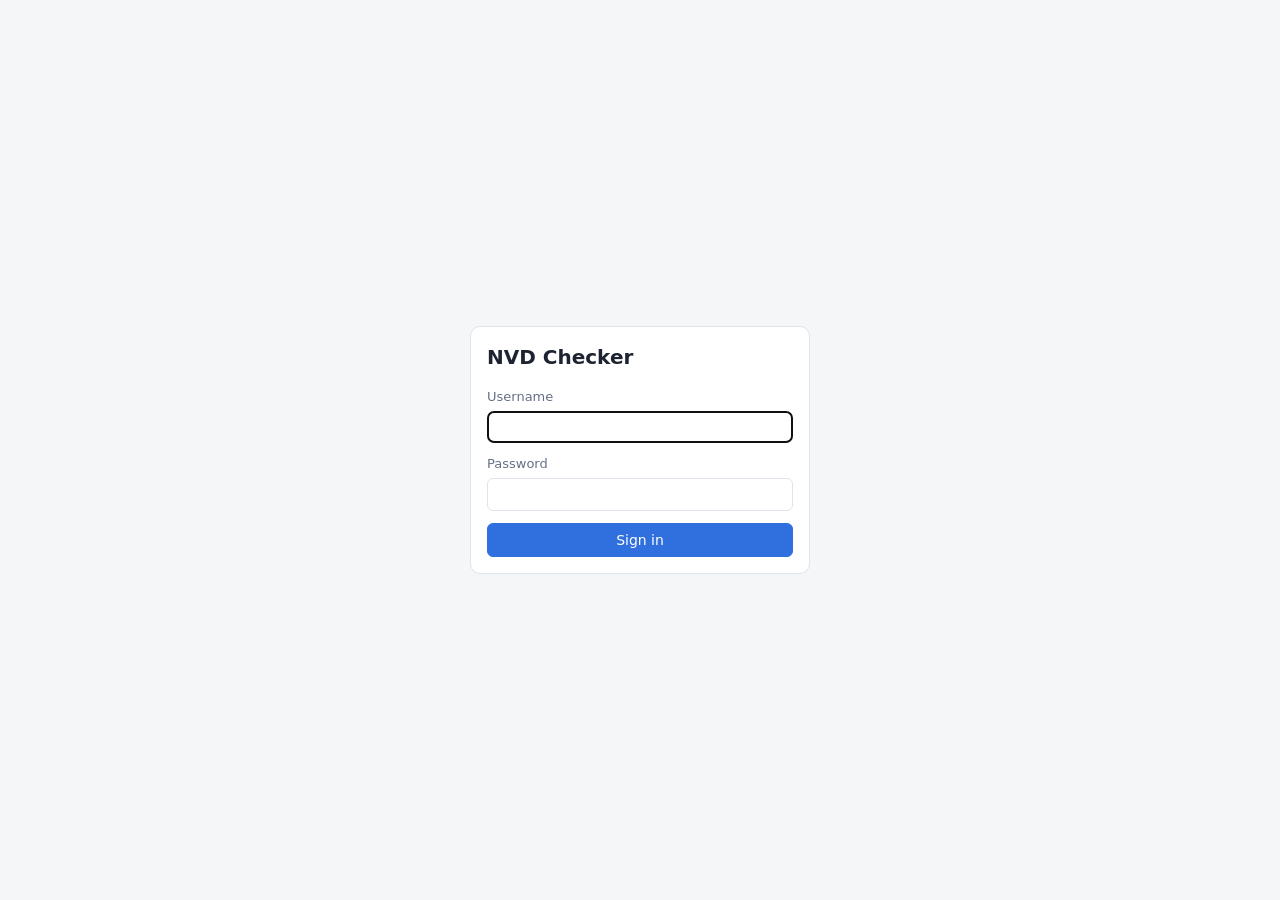
==== static/login.html @ 402b9bc4 "Add login, Docker/systemd deployment and server setup guide - Per-user accounts (scrypt hashes, lock" ====
<!doctype html>
<html lang="en">
<head>
  <meta charset="utf-8">
  <meta name="viewport" content="width=device-width, initial-scale=1">
  <title>NVD Checker – Sign in</title>
  <link rel="icon" href="/static/favicon.svg" type="image/svg+xml">
  <link rel="stylesheet" href="/static/style.css">
</head>
<body class="login-page">
  <form id="login-form" class="card login-card">
    <h1>NVD Checker</h1>
    <label>Username <input id="username" autocomplete="username" required autofocus></label>
    <label>Password <input id="password" type="password" autocomplete="current-password" required></label>
    <div id="login-error" class="error" hidden></div>
    <button type="submit" class="primary">Sign in</button>
  </form>
  <script src="/static/login.js"></script>
</body>
</html>
---- static/style.css ----
:root {
  --bg: #f5f6f8; --surface: #fff; --text: #1d2330; --muted: #667085; --border: #dfe3ea;
  --accent: #2f6fde; --accent-text: #fff; --danger: #c4372f; --chip: #e8eefb;
  --crit: #8b1a1a; --high: #d0472f; --med: #d99a1e; --low: #3d8b4f; --none: #7a8494;
}
@media (prefers-color-scheme: dark) {
  :root {
    --bg: #12151b; --surface: #1b1f27; --text: #e4e7ec; --muted: #98a2b3; --border: #2c323d;
    --accent: #5b8ff0; --chip: #24304a; --danger: #ef6b62;
  }
}
* { box-sizing: border-box; }
[hidden] { display: none !important; }
body {
  margin: 0; font: 14px/1.45 system-ui, -apple-system, "Segoe UI", sans-serif;
  background: var(--bg); color: var(--text); display: flex; min-height: 100vh;
}
button, input, select { font: inherit; color: inherit; }
input, select {
  background: var(--surface); border: 1px solid var(--border); border-radius: 6px; padding: 6px 8px;
}
button {
  border: 1px solid var(--border); background: var(--surface); border-radius: 6px;
  padding: 6px 12px; cursor: pointer;
}
button.primary { background: var(--accent); color: var(--accent-text); border-color: var(--accent); }
button.primary:disabled { opacity: .6; cursor: wait; }
button.ghost { background: transparent; }
button.danger { color: var(--danger); }

.sidebar {
  width: 240px; flex-shrink: 0; background: var(--surface); border-right: 1px solid var(--border);
  padding: 16px;
}
.sidebar h1 { font-size: 18px; margin: 0 0 16px; }
.sidebar h2 { font-size: 12px; text-transform: uppercase; letter-spacing: .05em; color: var(--muted); }
.project-list { list-style: none; padding: 0; margin: 0 0 12px; }
.project-list li {
  padding: 6px 8px; border-radius: 6px; cursor: pointer; display: flex; justify-content: space-between;
}
.project-list li:hover { background: var(--chip); }
.project-list li.active { background: var(--accent); color: var(--accent-text); }
.project-list .count { opacity: .7; font-size: 12px; }

main { flex: 1; padding: 20px; min-width: 0; display: flex; flex-direction: column; gap: 16px; }
.card { background: var(--surface); border: 1px solid var(--border); border-radius: 10px; padding: 16px; }
.empty { color: var(--muted); text-align: center; }
.panel-head { display: flex; justify-content: space-between; align-items: center; }
.panel-head h2 { margin: 0; font-size: 18px; }
h3 { font-size: 13px; color: var(--muted); margin: 12px 0 8px; }
.inline-form { display: flex; gap: 6px; align-items: center; flex-wrap: wrap; }
.inline-form input:not([type=checkbox]) { flex: 1; min-width: 120px; }
.check { display: inline-flex; gap: 4px; align-items: center; color: var(--muted); }

.chips { display: flex; flex-wrap: wrap; gap: 6px; margin-bottom: 10px; }
.chip {
  background: var(--chip); border-radius: 999px; padding: 3px 4px 3px 10px;
  display: inline-flex; align-items: center; gap: 4px;
}
.chip .exact { font-size: 11px; color: var(--muted); }
.chip button { border: 0; background: transparent; padding: 0 6px; font-size: 14px; line-height: 1; }
.chips .none { color: var(--muted); }

.controls { display: flex; gap: 16px; align-items: flex-end; flex-wrap: wrap; }
fieldset { border: 1px solid var(--border); border-radius: 8px; padding: 8px 12px; margin: 0; }
legend { font-size: 12px; color: var(--muted); padding: 0 4px; }
fieldset select, fieldset input { margin-right: 6px; }
.sources { display: flex; gap: 14px; flex-wrap: wrap; }
.sources label { display: inline-flex; gap: 5px; align-items: center; }
.sources label.disabled { color: var(--muted); }
.sources small { font-size: 11px; }
.hint { color: var(--muted); font-size: 12px; margin: 8px 0 0; }

.errors { display: flex; flex-direction: column; gap: 6px; }
.error { border: 1px solid var(--danger); color: var(--danger); border-radius: 8px; padding: 8px 12px; background: var(--surface); }

.summary { display: flex; gap: 8px; flex-wrap: wrap; align-items: center; margin-bottom: 10px; }
.summary .total { font-size: 16px; font-weight: 600; margin-right: 8px; }
.keyword-counts { display: flex; gap: 6px; flex-wrap: wrap; margin-bottom: 12px; font-size: 12px; }
.keyword-counts span { background: var(--chip); border-radius: 999px; padding: 2px 10px; }
.filters { display: flex; gap: 8px; margin-bottom: 10px; flex-wrap: wrap; }
.filters input { flex: 1; min-width: 160px; }

.sev { display: inline-block; border-radius: 4px; padding: 1px 7px; font-size: 11px; font-weight: 600; color: #fff; }
.sev-CRITICAL { background: var(--crit); } .sev-HIGH { background: var(--high); }
.sev-MEDIUM { background: var(--med); } .sev-LOW { background: var(--low); }
.sev-NONE, .sev-UNKNOWN { background: var(--none); }

.table-wrap { overflow-x: auto; }
table { width: 100%; border-collapse: collapse; }
th, td { text-align: left; padding: 8px; border-bottom: 1px solid var(--border); vertical-align: top; }
th { font-size: 12px; color: var(--muted); white-space: nowrap; }
th[data-sort] { cursor: pointer; user-select: none; }
th[data-sort].asc::after { content: " ▲"; } th[data-sort].desc::after { content: " ▼"; }
td.id a { color: var(--accent); white-space: nowrap; font-weight: 600; text-decoration: none; }
td.nowrap { white-space: nowrap; }
td.desc { max-width: 640px; }
td.desc .text { display: -webkit-box; -webkit-line-clamp: 2; -webkit-box-orient: vertical; overflow: hidden; cursor: pointer; }
td.desc .text.open { display: block; }
.tag { font-size: 11px; background: var(--chip); border-radius: 4px; padding: 1px 6px; margin: 0 3px 3px 0; display: inline-block; }

@media (max-width: 760px) {
  body { flex-direction: column; }
  .sidebar { width: auto; border-right: 0; border-bottom: 1px solid var(--border); }
  main { padding: 12px 16px; }
}

/* login + account */
body.login-page { align-items: center; justify-content: center; padding: 16px; }
.login-card { width: 100%; max-width: 340px; display: flex; flex-direction: column; gap: 12px; }
.login-card h1 { font-size: 20px; margin: 0 0 4px; }
.login-card label { display: flex; flex-direction: column; gap: 4px; color: var(--muted); font-size: 13px; }
.account { margin-top: 24px; padding-top: 12px; border-top: 1px solid var(--border); font-size: 12px; color: var(--muted); }
.account button { margin-top: 6px; padding: 3px 10px; font-size: 12px; }
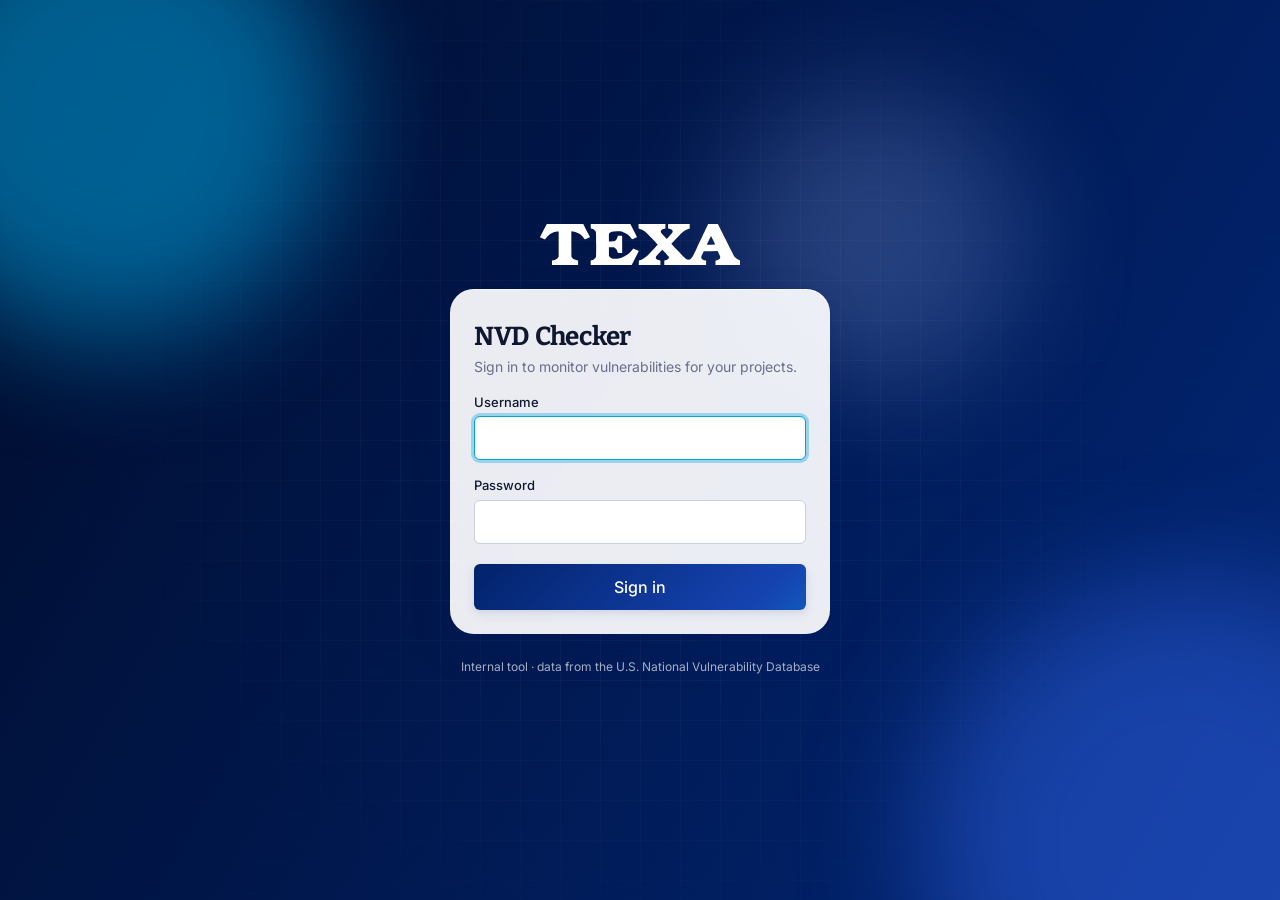
==== commit 3992a70f: "Add TEXA-branded design system with gradients and animations - Vector TEXA wordmark (white/navy) tra" ====
--- a/static/login.html
+++ b/static/login.html
@@ -3,18 +3,30 @@
 <head>
   <meta charset="utf-8">
   <meta name="viewport" content="width=device-width, initial-scale=1">
-  <title>NVD Checker – Sign in</title>
+  <title>Sign in · NVD Checker · TEXA</title>
   <link rel="icon" href="/static/favicon.svg" type="image/svg+xml">
-  <link rel="stylesheet" href="/static/style.css">
+  <link rel="stylesheet" href="/static/css/tokens.css">
+  <link rel="stylesheet" href="/static/css/components.css">
+  <link rel="stylesheet" href="/static/css/app.css">
 </head>
 <body class="login-page">
-  <form id="login-form" class="card login-card">
-    <h1>NVD Checker</h1>
-    <label>Username <input id="username" autocomplete="username" required autofocus></label>
-    <label>Password <input id="password" type="password" autocomplete="current-password" required></label>
-    <div id="login-error" class="error" hidden></div>
-    <button type="submit" class="primary">Sign in</button>
-  </form>
+  <div class="aurora" aria-hidden="true">
+    <span class="orb orb-1"></span><span class="orb orb-2"></span><span class="orb orb-3"></span>
+  </div>
+  <main class="login-shell">
+    <img class="login-logo" src="/static/brand/texa-logo-white.svg" alt="TEXA" width="240" height="49">
+    <form id="login-form" class="login-card">
+      <div>
+        <h1>NVD Checker</h1>
+        <p class="text-muted">Sign in to monitor vulnerabilities for your projects.</p>
+      </div>
+      <label class="field-label">Username <input id="username" autocomplete="username" required autofocus></label>
+      <label class="field-label">Password <input id="password" type="password" autocomplete="current-password" required></label>
+      <div id="login-error" class="alert" role="alert" hidden></div>
+      <button type="submit" class="primary">Sign in</button>
+    </form>
+    <p class="login-foot">Internal tool · data from the U.S. National Vulnerability Database</p>
+  </main>
   <script src="/static/login.js"></script>
 </body>
 </html>
--- a/static/css/tokens.css
+++ b/static/css/tokens.css
@@ -0,0 +1,212 @@
+/* =============================================================================
+   TEXA × NVD Checker — design tokens
+   Single source of truth for colour, type, spacing, radius, elevation and motion.
+   Components must only reference these custom properties, never raw values.
+   See DESIGN.md for usage rules and /static/styleguide.html for a live preview.
+   ============================================================================= */
+
+/* ---------- Fonts (self-hosted, SIL OFL — see static/fonts/) ---------- */
+@font-face {
+  font-family: "Bitter";
+  font-style: normal;
+  font-display: swap;
+  font-weight: 100 900;
+  src: url("../fonts/bitter-latin-wght-normal.woff2") format("woff2-variations");
+  unicode-range: U+0000-00FF, U+0131, U+0152-0153, U+02BB-02BC, U+02C6, U+02DA, U+02DC, U+0304, U+0308, U+0329, U+2000-206F, U+20AC, U+2122, U+2191, U+2193, U+2212, U+2215, U+FEFF, U+FFFD;
+}
+@font-face {
+  font-family: "Bitter";
+  font-style: normal;
+  font-display: swap;
+  font-weight: 100 900;
+  src: url("../fonts/bitter-latin-ext-wght-normal.woff2") format("woff2-variations");
+  unicode-range: U+0100-02BA, U+02BD-02C5, U+02C7-02CC, U+02CE-02D7, U+02DD-02FF, U+0304, U+0308, U+0329, U+1D00-1DBF, U+1E00-1E9F, U+1EF2-1EFF, U+2020, U+20A0-20AB, U+20AD-20C0, U+2113, U+2C60-2C7F, U+A720-A7FF;
+}
+@font-face {
+  font-family: "Inter";
+  font-style: normal;
+  font-display: swap;
+  font-weight: 100 900;
+  src: url("../fonts/inter-latin-wght-normal.woff2") format("woff2-variations");
+  unicode-range: U+0000-00FF, U+0131, U+0152-0153, U+02BB-02BC, U+02C6, U+02DA, U+02DC, U+0304, U+0308, U+0329, U+2000-206F, U+20AC, U+2122, U+2191, U+2193, U+2212, U+2215, U+FEFF, U+FFFD;
+}
+@font-face {
+  font-family: "Inter";
+  font-style: normal;
+  font-display: swap;
+  font-weight: 100 900;
+  src: url("../fonts/inter-latin-ext-wght-normal.woff2") format("woff2-variations");
+  unicode-range: U+0100-02BA, U+02BD-02C5, U+02C7-02CC, U+02CE-02D7, U+02DD-02FF, U+0304, U+0308, U+0329, U+1D00-1DBF, U+1E00-1E9F, U+1EF2-1EFF, U+2020, U+20A0-20AB, U+20AD-20C0, U+2113, U+2C60-2C7F, U+A720-A7FF;
+}
+
+:root {
+  /* ---------- Brand palette ----------
+     --texa-navy is sampled from the official logo (#012168). The scale is
+     derived from it; --texa-cyan is the accent used only in gradients,
+     focus rings and highlights. */
+  --texa-navy-950: #000c2b;
+  --texa-navy-900: #011446;
+  --texa-navy:     #012168;   /* brand primary */
+  --texa-navy-700: #0a2f8a;
+  --texa-navy-600: #1543b0;
+  --texa-navy-500: #2a5bd7;
+  --texa-navy-400: #5a85ea;
+  --texa-navy-300: #93b0f4;
+  --texa-navy-200: #c4d4fa;
+  --texa-navy-100: #e6edfd;
+  --texa-navy-50:  #f3f6fe;
+  --texa-cyan:     #00a3e0;
+  --texa-cyan-300: #6fd3ff;
+  --texa-white:    #ffffff;
+
+  /* ---------- Neutrals (navy-tinted greys) ---------- */
+  --gray-900: #0f1830;
+  --gray-700: #3a4560;
+  --gray-500: #67708a;
+  --gray-300: #c9cfdd;
+  --gray-200: #e0e5ef;
+  --gray-100: #eef1f7;
+  --gray-50:  #f6f8fc;
+
+  /* ---------- Severity (CVSS) — fixed in both themes ---------- */
+  --sev-critical: #9b1c31;
+  --sev-high:     #c43c20;
+  --sev-medium:   #f0b429;   /* use with --sev-medium-text, not white */
+  --sev-medium-text: #3d2a00;
+  --sev-low:      #22774b;
+  --sev-none:     #5f6880;
+
+  /* ---------- Gradients ---------- */
+  --gradient-brand: linear-gradient(135deg, var(--texa-navy) 0%, var(--texa-navy-600) 55%, var(--texa-cyan) 100%);
+  --gradient-brand-animated: linear-gradient(120deg, var(--texa-navy-950), var(--texa-navy), var(--texa-navy-600), var(--texa-cyan), var(--texa-navy-700), var(--texa-navy-950));
+  --gradient-text: linear-gradient(90deg, var(--texa-navy) 0%, var(--texa-navy-600) 50%, var(--texa-cyan) 100%);
+  --gradient-sheen: linear-gradient(110deg, transparent 30%, rgba(255, 255, 255, .35) 50%, transparent 70%);
+  --gradient-page:
+    radial-gradient(1200px 600px at 100% -10%, rgba(0, 163, 224, .10), transparent 60%),
+    radial-gradient(900px 500px at -10% 110%, rgba(21, 67, 176, .10), transparent 60%);
+
+  /* ---------- Semantic colours (light theme) ---------- */
+  --color-bg:            var(--gray-50);
+  --color-surface:       var(--texa-white);
+  --color-surface-muted: var(--gray-100);
+  --color-border:        var(--gray-200);
+  --color-border-strong: var(--gray-300);
+  --color-text:          var(--gray-900);
+  --color-text-muted:    var(--gray-500);
+  --color-primary:       var(--texa-navy);
+  --color-primary-hover: var(--texa-navy-700);
+  --color-on-primary:    var(--texa-white);
+  --color-link:          var(--texa-navy-600);
+  --color-accent:        var(--texa-cyan);
+  --color-chip:          var(--texa-navy-100);
+  --color-chip-text:     var(--texa-navy);
+  --color-danger:        #c4372f;
+  --color-danger-soft:   #fdecea;
+  --color-focus:         var(--texa-cyan);
+
+  /* ---------- Typography ---------- */
+  --font-display: "Bitter", "Rockwell", "Roboto Slab", Georgia, serif;
+  --font-body: "Inter", system-ui, -apple-system, "Segoe UI", Roboto, sans-serif;
+  --font-mono: ui-monospace, "SF Mono", "Cascadia Code", Consolas, monospace;
+
+  --text-xs: 0.75rem;    /* 12px — captions, badges */
+  --text-sm: 0.8125rem;  /* 13px — secondary text */
+  --text-md: 0.875rem;   /* 14px — body */
+  --text-lg: 1rem;       /* 16px — emphasis */
+  --text-xl: 1.25rem;    /* 20px — section titles */
+  --text-2xl: 1.625rem;  /* 26px — page titles */
+  --text-3xl: 2.25rem;   /* 36px — hero numbers */
+
+  --weight-regular: 400;
+  --weight-medium: 500;
+  --weight-semibold: 600;
+  --weight-bold: 700;
+  --weight-black: 800;
+
+  --leading-tight: 1.2;
+  --leading-normal: 1.5;
+  --tracking-caps: 0.08em;
+
+  /* ---------- Spacing (4px grid) ---------- */
+  --space-1: 4px;
+  --space-2: 8px;
+  --space-3: 12px;
+  --space-4: 16px;
+  --space-5: 20px;
+  --space-6: 24px;
+  --space-8: 32px;
+  --space-10: 40px;
+  --space-12: 48px;
+
+  /* ---------- Radius ---------- */
+  --radius-sm: 6px;
+  --radius-md: 10px;
+  --radius-lg: 16px;
+  --radius-xl: 24px;
+  --radius-pill: 999px;
+
+  /* ---------- Elevation ---------- */
+  --shadow-sm: 0 1px 2px rgba(1, 33, 104, .06), 0 1px 1px rgba(1, 33, 104, .04);
+  --shadow-md: 0 4px 12px rgba(1, 33, 104, .08), 0 2px 4px rgba(1, 33, 104, .05);
+  --shadow-lg: 0 16px 40px rgba(1, 33, 104, .16), 0 4px 12px rgba(1, 33, 104, .08);
+  --shadow-glow: 0 8px 24px rgba(0, 163, 224, .35);
+  --ring: 0 0 0 3px rgba(0, 163, 224, .35);
+
+  /* ---------- Motion ---------- */
+  --ease-out: cubic-bezier(.16, 1, .3, 1);
+  --ease-in-out: cubic-bezier(.65, 0, .35, 1);
+  --ease-spring: cubic-bezier(.34, 1.56, .64, 1);
+  --duration-fast: 150ms;
+  --duration-base: 250ms;
+  --duration-slow: 500ms;
+  --duration-ambient: 18s;   /* background gradient drift */
+
+  /* ---------- Layout ---------- */
+  --sidebar-width: 264px;
+  --content-max: 1280px;
+
+  color-scheme: light;
+}
+
+/* ---------- Dark theme (follows the OS setting) ---------- */
+@media (prefers-color-scheme: dark) {
+  :root {
+    --color-bg:            #050b1f;
+    --color-surface:       #0b1534;
+    --color-surface-muted: #101d44;
+    --color-border:        #1b2a57;
+    --color-border-strong: #2a3d74;
+    --color-text:          #e6ebf7;
+    --color-text-muted:    #94a0bf;
+    --color-primary:       var(--texa-navy-500);
+    --color-primary-hover: var(--texa-navy-400);
+    --color-link:          var(--texa-cyan-300);
+    --color-chip:          #16285c;
+    --color-chip-text:     var(--texa-navy-200);
+    --color-danger:        #ff7a70;
+    --color-danger-soft:   #3a1220;
+    --gradient-text: linear-gradient(90deg, var(--texa-navy-300) 0%, var(--texa-cyan-300) 100%);
+    --gradient-page:
+      radial-gradient(1200px 600px at 100% -10%, rgba(0, 163, 224, .12), transparent 60%),
+      radial-gradient(900px 500px at -10% 110%, rgba(42, 91, 215, .18), transparent 60%);
+    --shadow-sm: 0 1px 2px rgba(0, 0, 0, .4);
+    --shadow-md: 0 4px 14px rgba(0, 0, 0, .45);
+    --shadow-lg: 0 18px 44px rgba(0, 0, 0, .55);
+    color-scheme: dark;
+  }
+}
+
+/* ---------- Reduced motion: keep transitions instant, stop ambient loops ---------- */
+@media (prefers-reduced-motion: reduce) {
+  :root {
+    --duration-fast: 0ms;
+    --duration-base: 0ms;
+    --duration-slow: 0ms;
+  }
+  *, *::before, *::after {
+    animation-duration: 1ms !important;
+    animation-iteration-count: 1 !important;
+    transition-duration: 0ms !important;
+    scroll-behavior: auto !important;
+  }
+}
--- a/static/css/components.css
+++ b/static/css/components.css
@@ -0,0 +1,314 @@
+/* =============================================================================
+   Components — built only from tokens.css. Each block is one component.
+   ============================================================================= */
+
+/* ---------- Base ---------- */
+*, *::before, *::after { box-sizing: border-box; }
+[hidden] { display: none !important; }
+
+html { -webkit-text-size-adjust: 100%; }
+body {
+  margin: 0;
+  font: var(--weight-regular) var(--text-md)/var(--leading-normal) var(--font-body);
+  color: var(--color-text);
+  background: var(--gradient-page), var(--color-bg);
+  background-attachment: fixed;
+  -webkit-font-smoothing: antialiased;
+}
+h1, h2, h3, .display {
+  font-family: var(--font-display);
+  font-weight: var(--weight-bold);
+  line-height: var(--leading-tight);
+  letter-spacing: -0.01em;
+  margin: 0;
+}
+a { color: var(--color-link); }
+button, input, select { font: inherit; color: inherit; }
+:focus-visible { outline: none; box-shadow: var(--ring); }
+
+.text-muted { color: var(--color-text-muted); }
+.eyebrow {
+  font-size: var(--text-xs);
+  font-weight: var(--weight-semibold);
+  letter-spacing: var(--tracking-caps);
+  text-transform: uppercase;
+  color: var(--color-text-muted);
+}
+.gradient-text {
+  background: var(--gradient-text);
+  -webkit-background-clip: text;
+  background-clip: text;
+  color: transparent;
+}
+
+/* ---------- Buttons ---------- */
+.btn, button {
+  --btn-bg: var(--color-surface);
+  --btn-fg: var(--color-text);
+  --btn-border: var(--color-border-strong);
+  position: relative;
+  display: inline-flex;
+  align-items: center;
+  justify-content: center;
+  gap: var(--space-2);
+  padding: 8px 14px;
+  border: 1px solid var(--btn-border);
+  border-radius: var(--radius-sm);
+  background: var(--btn-bg);
+  color: var(--btn-fg);
+  font-weight: var(--weight-medium);
+  cursor: pointer;
+  overflow: hidden;
+  isolation: isolate;
+  transition: transform var(--duration-fast) var(--ease-out),
+              box-shadow var(--duration-base) var(--ease-out),
+              background-color var(--duration-base) var(--ease-out),
+              border-color var(--duration-base) var(--ease-out);
+}
+button:hover:not(:disabled) { border-color: var(--color-primary); box-shadow: var(--shadow-sm); }
+button:active:not(:disabled) { transform: scale(.97); }
+button:disabled { opacity: .55; cursor: not-allowed; }
+
+/* Primary: brand gradient + sheen sweep on hover */
+button.primary {
+  --btn-fg: var(--color-on-primary);
+  border: 0;
+  padding: 9px 20px;
+  background: var(--gradient-brand);
+  background-size: 160% 160%;
+  background-position: 0% 50%;
+  box-shadow: var(--shadow-md);
+  transition: background-position var(--duration-slow) var(--ease-out),
+              transform var(--duration-fast) var(--ease-out),
+              box-shadow var(--duration-base) var(--ease-out);
+}
+button.primary::after {
+  content: "";
+  position: absolute;
+  inset: 0;
+  background: var(--gradient-sheen);
+  transform: translateX(-120%);
+  z-index: -1;
+}
+button.primary:hover:not(:disabled) { background-position: 100% 50%; box-shadow: var(--shadow-glow); }
+button.primary:hover:not(:disabled)::after { animation: sheen 900ms var(--ease-out); }
+button.primary.is-loading { cursor: progress; opacity: 1; }
+button.primary.is-loading::before {
+  content: "";
+  width: 14px;
+  height: 14px;
+  border-radius: 50%;
+  border: 2px solid rgba(255, 255, 255, .35);
+  border-top-color: #fff;
+  animation: spin 700ms linear infinite;
+}
+
+button.ghost { --btn-bg: transparent; --btn-border: transparent; }
+button.ghost:hover:not(:disabled) { --btn-bg: var(--color-surface-muted); border-color: transparent; box-shadow: none; }
+button.danger { --btn-fg: var(--color-danger); }
+button.danger:hover:not(:disabled) { --btn-bg: var(--color-danger-soft); }
+button.icon { width: 36px; padding: 0; height: 36px; }
+
+/* ---------- Form fields ---------- */
+input:not([type=checkbox]), select {
+  height: 38px;
+  padding: 0 12px;
+  background: var(--color-surface);
+  border: 1px solid var(--color-border-strong);
+  border-radius: var(--radius-sm);
+  transition: border-color var(--duration-base) var(--ease-out), box-shadow var(--duration-base) var(--ease-out);
+}
+input:not([type=checkbox]):hover, select:hover { border-color: var(--texa-navy-300); }
+input:not([type=checkbox]):focus, select:focus { outline: none; border-color: var(--color-accent); box-shadow: var(--ring); }
+input::placeholder { color: var(--color-text-muted); }
+input[type=checkbox] { accent-color: var(--color-primary); width: 16px; height: 16px; margin: 0; }
+input[type=date] { padding: 0 8px; }
+
+.field-label { display: flex; flex-direction: column; gap: var(--space-1); font-size: var(--text-sm); color: var(--color-text-muted); font-weight: var(--weight-medium); }
+.check { display: inline-flex; gap: 6px; align-items: center; color: var(--color-text-muted); font-size: var(--text-sm); cursor: pointer; }
+.inline-form { display: flex; gap: var(--space-2); align-items: center; flex-wrap: wrap; }
+.inline-form input:not([type=checkbox]) { flex: 1; min-width: 140px; }
+
+fieldset { min-width: 0; border: 1px solid var(--color-border); border-radius: var(--radius-md); padding: var(--space-2) var(--space-3) var(--space-3); margin: 0; }
+legend { padding: 0 var(--space-1); }
+
+/* ---------- Card ---------- */
+.card {
+  background: var(--color-surface);
+  border: 1px solid var(--color-border);
+  border-radius: var(--radius-lg);
+  padding: var(--space-5);
+  box-shadow: var(--shadow-sm);
+}
+.card.accent-top { position: relative; overflow: hidden; }
+.card.accent-top::before {
+  content: "";
+  position: absolute;
+  inset: 0 0 auto 0;
+  height: 3px;
+  background: var(--gradient-brand);
+}
+
+/* ---------- Chips (trigger words) ---------- */
+.chips { display: flex; flex-wrap: wrap; gap: var(--space-2); }
+.chip {
+  display: inline-flex;
+  align-items: center;
+  gap: var(--space-1);
+  padding: 4px 4px 4px 12px;
+  border-radius: var(--radius-pill);
+  background: var(--color-chip);
+  color: var(--color-chip-text);
+  font-weight: var(--weight-medium);
+}
+.chip.is-new { animation: pop-in var(--duration-slow) var(--ease-spring) both; }
+.chip .exact {
+  font-size: 10px;
+  font-weight: var(--weight-semibold);
+  letter-spacing: var(--tracking-caps);
+  text-transform: uppercase;
+  padding: 1px 6px;
+  border-radius: var(--radius-pill);
+  background: var(--color-surface);
+  color: var(--color-text-muted);
+}
+.chip button {
+  width: 22px; height: 22px; padding: 0;
+  border: 0; border-radius: 50%;
+  background: transparent; color: inherit;
+  font-size: 15px; line-height: 1;
+}
+.chip button:hover:not(:disabled) { background: var(--color-surface); box-shadow: none; transform: rotate(90deg); }
+
+.tag {
+  display: inline-block;
+  margin: 0 4px 4px 0;
+  padding: 1px 8px;
+  border-radius: var(--radius-pill);
+  background: var(--color-chip);
+  color: var(--color-chip-text);
+  font-size: var(--text-xs);
+  font-weight: var(--weight-medium);
+  white-space: nowrap;
+}
+.tag.mono { font-family: var(--font-mono); background: var(--color-surface-muted); color: var(--color-text-muted); }
+
+/* ---------- Severity badge ---------- */
+.sev {
+  display: inline-flex;
+  align-items: center;
+  gap: 6px;
+  padding: 2px 9px;
+  border-radius: var(--radius-pill);
+  font-size: 11px;
+  font-weight: var(--weight-bold);
+  letter-spacing: .04em;
+  color: #fff;
+  white-space: nowrap;
+}
+.sev-CRITICAL { background: var(--sev-critical); animation: critical-pulse 2.4s var(--ease-in-out) infinite; }
+.sev-HIGH     { background: var(--sev-high); }
+.sev-MEDIUM   { background: var(--sev-medium); color: var(--sev-medium-text); }
+.sev-LOW      { background: var(--sev-low); }
+.sev-NONE, .sev-UNKNOWN { background: var(--sev-none); }
+
+/* ---------- Stat tile ---------- */
+.stats { display: grid; grid-template-columns: repeat(auto-fit, minmax(120px, 1fr)); gap: var(--space-3); }
+.stat {
+  position: relative;
+  padding: var(--space-3) var(--space-4);
+  border-radius: var(--radius-md);
+  background: var(--color-surface-muted);
+  overflow: hidden;
+  animation: rise-in var(--duration-slow) var(--ease-out) both;
+}
+.stat::before { content: ""; position: absolute; inset: 0 auto 0 0; width: 3px; background: var(--stat-color, var(--color-primary)); }
+.stat .value { font-family: var(--font-display); font-size: var(--text-2xl); font-weight: var(--weight-bold); line-height: 1.1; font-variant-numeric: tabular-nums; }
+.stat .label { font-size: var(--text-xs); color: var(--color-text-muted); font-weight: var(--weight-semibold); letter-spacing: var(--tracking-caps); text-transform: uppercase; }
+.stat.total { background: var(--gradient-brand); color: #fff; }
+.stat.total .label { color: rgba(255, 255, 255, .8); }
+.stat.total::before { display: none; }
+.stat.sev-tile-CRITICAL { --stat-color: var(--sev-critical); }
+.stat.sev-tile-HIGH     { --stat-color: var(--sev-high); }
+.stat.sev-tile-MEDIUM   { --stat-color: var(--sev-medium); }
+.stat.sev-tile-LOW      { --stat-color: var(--sev-low); }
+.stat.sev-tile-NONE, .stat.sev-tile-UNKNOWN { --stat-color: var(--sev-none); }
+.stats .stat:nth-child(2) { animation-delay: 40ms; }
+.stats .stat:nth-child(3) { animation-delay: 80ms; }
+.stats .stat:nth-child(4) { animation-delay: 120ms; }
+.stats .stat:nth-child(5) { animation-delay: 160ms; }
+.stats .stat:nth-child(6) { animation-delay: 200ms; }
+.stats .stat:nth-child(7) { animation-delay: 240ms; }
+
+/* ---------- Alert ---------- */
+.alert {
+  display: flex;
+  gap: var(--space-2);
+  align-items: flex-start;
+  padding: var(--space-3) var(--space-4);
+  border-radius: var(--radius-md);
+  border: 1px solid color-mix(in srgb, var(--color-danger) 40%, transparent);
+  background: var(--color-danger-soft);
+  color: var(--color-danger);
+  font-weight: var(--weight-medium);
+  animation: slide-down var(--duration-base) var(--ease-out) both;
+}
+.alert::before { content: "!"; flex: none; display: grid; place-items: center; width: 18px; height: 18px; border-radius: 50%; background: var(--color-danger); color: var(--color-surface); font-size: 12px; font-weight: var(--weight-bold); }
+
+/* ---------- Table ---------- */
+.table-wrap { overflow-x: auto; border-radius: var(--radius-md); border: 1px solid var(--color-border); }
+table { width: 100%; border-collapse: collapse; }
+th, td { text-align: left; padding: 10px 12px; vertical-align: top; }
+thead th {
+  position: sticky; top: 0;
+  background: var(--color-surface-muted);
+  font-size: var(--text-xs);
+  font-weight: var(--weight-semibold);
+  letter-spacing: var(--tracking-caps);
+  text-transform: uppercase;
+  color: var(--color-text-muted);
+  white-space: nowrap;
+}
+th[data-sort] { cursor: pointer; user-select: none; transition: color var(--duration-fast); }
+th[data-sort]:hover { color: var(--color-text); }
+th[data-sort]::after { content: "↕"; margin-left: 4px; opacity: .3; }
+th[data-sort].asc::after { content: "↑"; opacity: 1; color: var(--color-accent); }
+th[data-sort].desc::after { content: "↓"; opacity: 1; color: var(--color-accent); }
+tbody tr { border-top: 1px solid var(--color-border); transition: background-color var(--duration-fast); }
+tbody tr:hover { background: color-mix(in srgb, var(--texa-navy-100) 45%, transparent); }
+tbody tr.row-in { animation: rise-in var(--duration-slow) var(--ease-out) both; }
+tbody tr.row-in:nth-child(2) { animation-delay: 30ms; }
+tbody tr.row-in:nth-child(3) { animation-delay: 60ms; }
+tbody tr.row-in:nth-child(4) { animation-delay: 90ms; }
+tbody tr.row-in:nth-child(5) { animation-delay: 120ms; }
+tbody tr.row-in:nth-child(6) { animation-delay: 150ms; }
+tbody tr.row-in:nth-child(7) { animation-delay: 180ms; }
+tbody tr.row-in:nth-child(8) { animation-delay: 210ms; }
+tbody tr.row-in:nth-child(9) { animation-delay: 240ms; }
+tbody tr.row-in:nth-child(n+10) { animation-delay: 270ms; }
+
+/* ---------- Skeleton loader ---------- */
+.skeleton {
+  display: block;
+  height: 14px;
+  border-radius: var(--radius-sm);
+  background: linear-gradient(90deg, var(--color-surface-muted) 25%, color-mix(in srgb, var(--texa-navy-200) 45%, var(--color-surface-muted)) 50%, var(--color-surface-muted) 75%);
+  background-size: 300% 100%;
+  animation: shimmer 1.4s linear infinite;
+}
+.skeleton.w-40 { width: 40%; } .skeleton.w-60 { width: 60%; } .skeleton.w-80 { width: 80%; } .skeleton.w-100 { width: 100%; }
+
+/* ---------- Reveal-on-show helper ---------- */
+.reveal { animation: rise-in var(--duration-slow) var(--ease-out) both; }
+
+/* ---------- Keyframes ---------- */
+@keyframes sheen { from { transform: translateX(-120%); } to { transform: translateX(120%); } }
+@keyframes spin { to { transform: rotate(360deg); } }
+@keyframes pop-in { from { opacity: 0; transform: scale(.6); } to { opacity: 1; transform: scale(1); } }
+@keyframes rise-in { from { opacity: 0; transform: translateY(10px); } to { opacity: 1; transform: none; } }
+@keyframes slide-down { from { opacity: 0; transform: translateY(-6px); } to { opacity: 1; transform: none; } }
+@keyframes shimmer { from { background-position: 100% 0; } to { background-position: -50% 0; } }
+@keyframes gradient-drift { 0% { background-position: 0% 50%; } 50% { background-position: 100% 50%; } 100% { background-position: 0% 50%; } }
+@keyframes float { 0%, 100% { transform: translate(0, 0) scale(1); } 33% { transform: translate(30px, -40px) scale(1.08); } 66% { transform: translate(-25px, 20px) scale(.95); } }
+@keyframes logo-in { from { opacity: 0; filter: blur(8px); transform: translateY(8px) scale(.98); } to { opacity: 1; filter: blur(0); transform: none; } }
+@keyframes critical-pulse { 0%, 100% { box-shadow: 0 0 0 0 rgba(155, 28, 49, .45); } 50% { box-shadow: 0 0 0 5px rgba(155, 28, 49, 0); } }
--- a/static/css/app.css
+++ b/static/css/app.css
@@ -0,0 +1,275 @@
+/* =============================================================================
+   App layout — sidebar shell, page header, panels, login screen.
+   ============================================================================= */
+
+/* ---------- Shell ---------- */
+body.app {
+  display: grid;
+  grid-template-columns: var(--sidebar-width) minmax(0, 1fr);
+  min-height: 100vh;
+}
+
+/* ---------- Sidebar: animated brand gradient ---------- */
+.sidebar {
+  position: sticky;
+  top: 0;
+  height: 100vh;
+  display: flex;
+  flex-direction: column;
+  gap: var(--space-6);
+  padding: var(--space-6) var(--space-4) var(--space-4);
+  color: #fff;
+  background: var(--gradient-brand-animated);
+  background-size: 400% 400%;
+  animation: gradient-drift var(--duration-ambient) var(--ease-in-out) infinite;
+  overflow: hidden;
+  isolation: isolate;
+}
+.sidebar::after { /* subtle grid texture */
+  content: "";
+  position: absolute;
+  inset: 0;
+  z-index: -1;
+  background-image:
+    linear-gradient(rgba(255, 255, 255, .04) 1px, transparent 1px),
+    linear-gradient(90deg, rgba(255, 255, 255, .04) 1px, transparent 1px);
+  background-size: 28px 28px;
+  mask-image: linear-gradient(to bottom, #000, transparent 70%);
+}
+.sidebar-glow {
+  position: absolute;
+  z-index: -1;
+  width: 320px;
+  height: 320px;
+  right: -160px;
+  top: 30%;
+  border-radius: 50%;
+  background: radial-gradient(circle, rgba(0, 163, 224, .45), transparent 65%);
+  filter: blur(10px);
+  animation: float 16s var(--ease-in-out) infinite;
+}
+
+.brand {
+  display: flex;
+  flex-direction: column;
+  gap: var(--space-2);
+  padding: 0 var(--space-2);
+  text-decoration: none;
+  color: inherit;
+}
+.brand-logo { width: 124px; height: auto; animation: logo-in 800ms var(--ease-out) both; }
+.brand-product {
+  font-family: var(--font-display);
+  font-size: var(--text-lg);
+  font-weight: var(--weight-semibold);
+  letter-spacing: .01em;
+  opacity: .9;
+}
+
+.sidebar-section { display: flex; flex-direction: column; gap: var(--space-2); min-height: 0; flex: 1; }
+.sidebar-label {
+  padding: 0 var(--space-2);
+  font-size: var(--text-xs);
+  font-weight: var(--weight-semibold);
+  letter-spacing: var(--tracking-caps);
+  text-transform: uppercase;
+  color: rgba(255, 255, 255, .6);
+}
+.project-list { list-style: none; margin: 0; padding: 0; overflow-y: auto; display: flex; flex-direction: column; gap: 2px; }
+.project-list li {
+  position: relative;
+  display: flex;
+  align-items: center;
+  justify-content: space-between;
+  gap: var(--space-2);
+  padding: 9px var(--space-3);
+  border-radius: var(--radius-sm);
+  cursor: pointer;
+  color: rgba(255, 255, 255, .85);
+  transition: background-color var(--duration-base) var(--ease-out), color var(--duration-base), transform var(--duration-base) var(--ease-out);
+}
+.project-list li:hover { background: rgba(255, 255, 255, .08); color: #fff; transform: translateX(2px); }
+.project-list li:focus-visible { box-shadow: 0 0 0 2px rgba(255, 255, 255, .6); }
+.project-list li.active {
+  background: rgba(255, 255, 255, .14);
+  color: #fff;
+  font-weight: var(--weight-semibold);
+  backdrop-filter: blur(8px);
+  box-shadow: inset 0 0 0 1px rgba(255, 255, 255, .18);
+}
+.project-list li.active::before {
+  content: "";
+  position: absolute;
+  left: 0; top: 8px; bottom: 8px;
+  width: 3px;
+  border-radius: 3px;
+  background: var(--texa-cyan-300);
+  box-shadow: 0 0 10px var(--texa-cyan);
+}
+.project-list .name { overflow: hidden; text-overflow: ellipsis; white-space: nowrap; }
+.project-list .count {
+  flex: none;
+  min-width: 22px;
+  padding: 0 6px;
+  border-radius: var(--radius-pill);
+  background: rgba(255, 255, 255, .14);
+  font-size: 11px;
+  text-align: center;
+}
+
+.new-project { display: flex; gap: var(--space-2); margin-top: var(--space-1); }
+.new-project input:not([type=checkbox]) {
+  flex: 1;
+  min-width: 0;
+  background: rgba(255, 255, 255, .08);
+  border-color: rgba(255, 255, 255, .18);
+  color: #fff;
+}
+.new-project input::placeholder { color: rgba(255, 255, 255, .55); }
+.new-project input:focus { border-color: var(--texa-cyan-300); }
+.sidebar button.icon {
+  --btn-bg: rgba(255, 255, 255, .1);
+  --btn-fg: #fff;
+  --btn-border: rgba(255, 255, 255, .18);
+  flex: none;
+  font-size: 18px;
+}
+.sidebar button.icon:hover:not(:disabled) { --btn-bg: rgba(255, 255, 255, .2); border-color: rgba(255, 255, 255, .35); }
+
+.account {
+  display: flex;
+  align-items: center;
+  gap: var(--space-3);
+  padding: var(--space-3);
+  border-radius: var(--radius-md);
+  background: rgba(0, 0, 0, .18);
+  backdrop-filter: blur(6px);
+}
+.avatar {
+  flex: none;
+  width: 34px;
+  height: 34px;
+  display: grid;
+  place-items: center;
+  border-radius: 50%;
+  background: linear-gradient(135deg, var(--texa-cyan), var(--texa-navy-500));
+  font-weight: var(--weight-bold);
+  text-transform: uppercase;
+}
+.account-text { display: flex; flex-direction: column; min-width: 0; flex: 1; line-height: 1.25; }
+.account-text b { overflow: hidden; text-overflow: ellipsis; white-space: nowrap; }
+.account-label { font-size: 11px; color: rgba(255, 255, 255, .6); }
+
+/* ---------- Main content ---------- */
+.content {
+  width: 100%;
+  max-width: var(--content-max);
+  padding: var(--space-8) var(--space-8) var(--space-12);
+  display: flex;
+  flex-direction: column;
+  gap: var(--space-5);
+}
+.page-header { display: flex; justify-content: space-between; align-items: flex-end; gap: var(--space-4); flex-wrap: wrap; }
+.page-title { font-size: var(--text-2xl); margin-top: var(--space-1); }
+.page-title span { display: inline-block; animation: rise-in var(--duration-slow) var(--ease-out) both; }
+.actions { display: flex; gap: var(--space-1); }
+
+.card-head { display: flex; align-items: baseline; justify-content: space-between; gap: var(--space-3); margin-bottom: var(--space-4); }
+.card-head h2 { font-size: var(--text-xl); }
+
+.empty { text-align: center; padding: var(--space-12) var(--space-6); }
+.empty h2 { font-size: var(--text-xl); margin: var(--space-4) 0 var(--space-2); }
+.empty p { max-width: 420px; margin: 0 auto; }
+.empty-mark { border-radius: var(--radius-md); box-shadow: var(--shadow-glow); animation: float 8s var(--ease-in-out) infinite; }
+
+#keyword-chips { margin-bottom: var(--space-4); min-height: 30px; }
+#keyword-chips .none { color: var(--color-text-muted); }
+
+.controls { display: flex; gap: var(--space-4); align-items: flex-end; flex-wrap: wrap; }
+.sources { display: flex; gap: var(--space-4); flex-wrap: wrap; min-height: 38px; align-items: center; }
+.sources label { display: inline-flex; gap: 6px; align-items: center; cursor: pointer; font-weight: var(--weight-medium); }
+.sources label.disabled { color: var(--color-text-muted); cursor: not-allowed; font-weight: var(--weight-regular); }
+.sources small { font-size: 11px; }
+.range { display: flex; gap: var(--space-2); flex-wrap: wrap; align-items: center; }
+.custom-range { display: inline-flex; gap: var(--space-2); align-items: center; }
+.search-btn { height: 46px; padding: 0 var(--space-8); font-size: var(--text-lg); margin-left: auto; }
+.hint { font-size: var(--text-sm); margin: var(--space-3) 0 0; min-height: 1em; }
+.hint:empty { display: none; }
+
+.errors { display: flex; flex-direction: column; gap: var(--space-2); }
+
+.stats { margin-bottom: var(--space-4); }
+.keyword-counts { display: flex; gap: var(--space-2); flex-wrap: wrap; margin-bottom: var(--space-4); }
+.keyword-counts .tag b { font-weight: var(--weight-bold); }
+.filters { display: flex; gap: var(--space-2); margin-bottom: var(--space-3); flex-wrap: wrap; }
+.filters input { flex: 1; min-width: 180px; }
+
+td.id a { font-weight: var(--weight-semibold); white-space: nowrap; text-decoration: none; font-variant-numeric: tabular-nums; }
+td.id a:hover { text-decoration: underline; }
+td.nowrap { white-space: nowrap; font-variant-numeric: tabular-nums; }
+td.desc { max-width: 620px; }
+td.desc .text { display: -webkit-box; -webkit-line-clamp: 2; -webkit-box-orient: vertical; overflow: hidden; cursor: pointer; margin-bottom: var(--space-1); }
+td.desc .text.open { display: block; }
+.score { font-weight: var(--weight-semibold); }
+.empty-row td { text-align: center; color: var(--color-text-muted); padding: var(--space-8); }
+
+/* ---------- Login ---------- */
+body.login-page {
+  min-height: 100vh;
+  display: grid;
+  place-items: center;
+  padding: var(--space-4);
+  color: #fff;
+  background: var(--gradient-brand-animated);
+  background-size: 400% 400%;
+  animation: gradient-drift var(--duration-ambient) var(--ease-in-out) infinite;
+  overflow: hidden;
+}
+.aurora { position: fixed; inset: 0; pointer-events: none; overflow: hidden; }
+.orb { position: absolute; border-radius: 50%; filter: blur(60px); opacity: .55; animation: float 20s var(--ease-in-out) infinite; }
+.orb-1 { width: 460px; height: 460px; left: -120px; top: -120px; background: var(--texa-cyan); }
+.orb-2 { width: 520px; height: 520px; right: -160px; bottom: -200px; background: var(--texa-navy-500); animation-delay: -6s; animation-duration: 24s; }
+.orb-3 { width: 300px; height: 300px; right: 20%; top: 10%; background: var(--texa-navy-300); opacity: .25; animation-delay: -12s; }
+.aurora::after { /* fine grid over the orbs */
+  content: "";
+  position: absolute;
+  inset: 0;
+  background-image:
+    linear-gradient(rgba(255, 255, 255, .05) 1px, transparent 1px),
+    linear-gradient(90deg, rgba(255, 255, 255, .05) 1px, transparent 1px);
+  background-size: 40px 40px;
+  mask-image: radial-gradient(circle at center, #000 0%, transparent 75%);
+}
+
+.login-shell { position: relative; width: 100%; max-width: 380px; display: flex; flex-direction: column; align-items: center; gap: var(--space-6); }
+.login-logo { width: 200px; height: auto; animation: logo-in 1s var(--ease-out) both; filter: drop-shadow(0 6px 20px rgba(0, 0, 0, .25)); }
+.login-card {
+  width: 100%;
+  display: flex;
+  flex-direction: column;
+  gap: var(--space-4);
+  padding: var(--space-8) var(--space-6) var(--space-6);
+  border-radius: var(--radius-xl);
+  background: color-mix(in srgb, var(--color-surface) 92%, transparent);
+  color: var(--color-text);
+  backdrop-filter: blur(20px) saturate(140%);
+  box-shadow: var(--shadow-lg), inset 0 1px 0 rgba(255, 255, 255, .4);
+  animation: rise-in 700ms var(--ease-out) 150ms both;
+}
+.login-card h1 { font-size: var(--text-2xl); }
+.login-card p { margin: var(--space-1) 0 0; }
+.login-card .field-label { color: var(--color-text); }
+.login-card input:not([type=checkbox]) { height: 44px; }
+.login-card button.primary { height: 46px; font-size: var(--text-lg); margin-top: var(--space-1); }
+.login-card.shake { animation: shake 400ms var(--ease-out); }
+.login-foot { font-size: var(--text-xs); color: rgba(255, 255, 255, .65); margin: 0; text-align: center; animation: rise-in 700ms var(--ease-out) 300ms both; }
+@keyframes shake { 20%, 60% { transform: translateX(-6px); } 40%, 80% { transform: translateX(6px); } }
+
+/* ---------- Responsive ---------- */
+@media (max-width: 860px) {
+  body.app { grid-template-columns: minmax(0, 1fr); }
+  .sidebar { position: relative; height: auto; gap: var(--space-4); }
+  .project-list { max-height: 200px; }
+  .content { padding: var(--space-5) var(--space-4) var(--space-10); }
+  .search-btn { width: 100%; margin-left: 0; }
+}
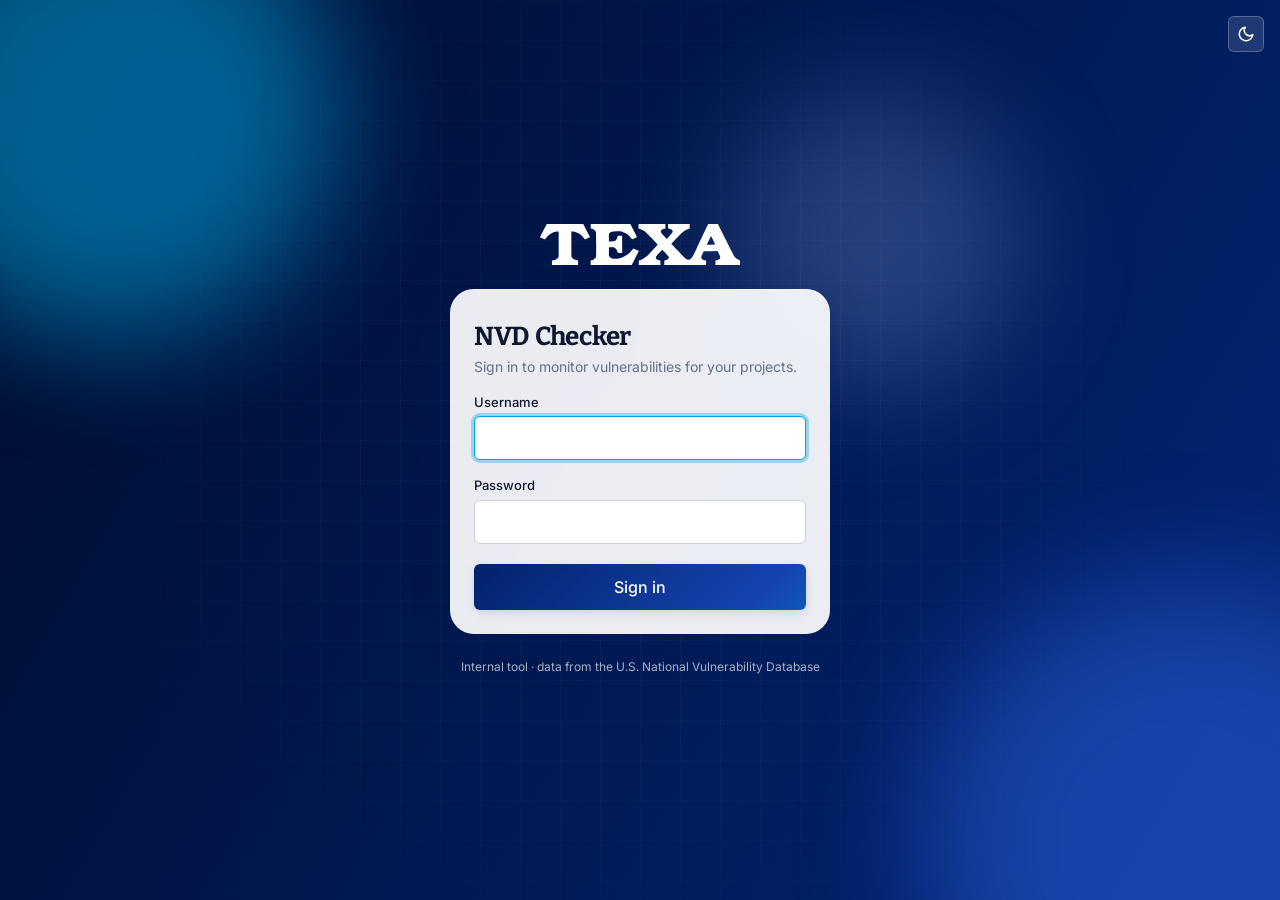
==== commit ff32b9d9: "Add dark mode toggle, project actions menu, fix list hover and select arrow - Theme toggle (sidebar " ====
--- a/static/login.html
+++ b/static/login.html
@@ -5,6 +5,7 @@
   <meta name="viewport" content="width=device-width, initial-scale=1">
   <title>Sign in · NVD Checker · TEXA</title>
   <link rel="icon" href="/static/favicon.svg" type="image/svg+xml">
+  <script src="/static/theme.js"></script>
   <link rel="stylesheet" href="/static/css/tokens.css">
   <link rel="stylesheet" href="/static/css/components.css">
   <link rel="stylesheet" href="/static/css/app.css">
@@ -13,6 +14,7 @@
   <div class="aurora" aria-hidden="true">
     <span class="orb orb-1"></span><span class="orb orb-2"></span><span class="orb orb-3"></span>
   </div>
+  <button type="button" class="icon theme-toggle login-theme-toggle" data-theme-toggle aria-label="Toggle dark mode"><svg class="icon-moon" width="18" height="18" viewBox="0 0 24 24" fill="none" stroke="currentColor" stroke-width="2" stroke-linecap="round" stroke-linejoin="round" aria-hidden="true"><path d="M21 12.8A9 9 0 1 1 11.2 3a7 7 0 0 0 9.8 9.8z"/></svg><svg class="icon-sun" width="18" height="18" viewBox="0 0 24 24" fill="none" stroke="currentColor" stroke-width="2" stroke-linecap="round" stroke-linejoin="round" aria-hidden="true"><circle cx="12" cy="12" r="4"/><path d="M12 2v2M12 20v2M4.9 4.9l1.4 1.4M17.7 17.7l1.4 1.4M2 12h2M20 12h2M4.9 19.1l1.4-1.4M17.7 6.3l1.4-1.4"/></svg></button>
   <main class="login-shell">
     <img class="login-logo" src="/static/brand/texa-logo-white.svg" alt="TEXA" width="240" height="49">
     <form id="login-form" class="login-card">
--- a/static/css/tokens.css
+++ b/static/css/tokens.css
@@ -68,13 +68,21 @@
   --gray-100: #eef1f7;
   --gray-50:  #f6f8fc;
 
-  /* ---------- Severity (CVSS) — fixed in both themes ---------- */
-  --sev-critical: #9b1c31;
-  --sev-high:     #c43c20;
-  --sev-medium:   #f0b429;   /* use with --sev-medium-text, not white */
-  --sev-medium-text: #3d2a00;
-  --sev-low:      #22774b;
-  --sev-none:     #5f6880;
+  /* ---------- Severity (CVSS) ----------
+     critical = black, high = red, medium (moderate) = orange, low = yellow.
+     Each fill has a paired text colour; all pairs pass WCAG AA (>= 4.5:1). */
+  --sev-critical:      #111111;
+  --sev-critical-text: #ffffff;
+  --sev-high:          #d62828;
+  --sev-high-text:     #ffffff;
+  --sev-medium:        #f97316;
+  --sev-medium-text:   #3b1600;
+  --sev-low:           #facc15;
+  --sev-low-text:      #3d2f00;
+  --sev-none:          #5f6880;
+  --sev-none-text:     #ffffff;
+  --sev-outline:       transparent;  /* edge for fills that sink into the background */
+  --sev-critical-glow: #111111;      /* colour of the critical pulse */
 
   /* ---------- Gradients ---------- */
   --gradient-brand: linear-gradient(135deg, var(--texa-navy) 0%, var(--texa-navy-600) 55%, var(--texa-cyan) 100%);
@@ -168,32 +176,39 @@
   color-scheme: light;
 }
 
-/* ---------- Dark theme (follows the OS setting) ---------- */
-@media (prefers-color-scheme: dark) {
-  :root {
-    --color-bg:            #050b1f;
-    --color-surface:       #0b1534;
-    --color-surface-muted: #101d44;
-    --color-border:        #1b2a57;
-    --color-border-strong: #2a3d74;
-    --color-text:          #e6ebf7;
-    --color-text-muted:    #94a0bf;
-    --color-primary:       var(--texa-navy-500);
-    --color-primary-hover: var(--texa-navy-400);
-    --color-link:          var(--texa-cyan-300);
-    --color-chip:          #16285c;
-    --color-chip-text:     var(--texa-navy-200);
-    --color-danger:        #ff7a70;
-    --color-danger-soft:   #3a1220;
-    --gradient-text: linear-gradient(90deg, var(--texa-navy-300) 0%, var(--texa-cyan-300) 100%);
-    --gradient-page:
-      radial-gradient(1200px 600px at 100% -10%, rgba(0, 163, 224, .12), transparent 60%),
-      radial-gradient(900px 500px at -10% 110%, rgba(42, 91, 215, .18), transparent 60%);
-    --shadow-sm: 0 1px 2px rgba(0, 0, 0, .4);
-    --shadow-md: 0 4px 14px rgba(0, 0, 0, .45);
-    --shadow-lg: 0 18px 44px rgba(0, 0, 0, .55);
-    color-scheme: dark;
-  }
+/* Smooth cross-fade while the user toggles the theme (class added by theme.js). */
+.theme-switching, .theme-switching *, .theme-switching *::before, .theme-switching *::after {
+  transition: background-color 300ms ease, border-color 300ms ease, color 300ms ease, fill 300ms ease !important;
+}
+
+/* ---------- Dark theme ----------
+   Applied via <html data-theme="dark">. static/theme.js sets the attribute
+   before first paint from the saved choice, falling back to the OS setting. */
+:root[data-theme="dark"] {
+  --color-bg:            #050b1f;
+  --color-surface:       #0b1534;
+  --color-surface-muted: #101d44;
+  --color-border:        #1b2a57;
+  --color-border-strong: #2a3d74;
+  --color-text:          #e6ebf7;
+  --color-text-muted:    #94a0bf;
+  --color-primary:       var(--texa-navy-500);
+  --color-primary-hover: var(--texa-navy-400);
+  --color-link:          var(--texa-cyan-300);
+  --color-chip:          #16285c;
+  --color-chip-text:     var(--texa-navy-200);
+  --color-danger:        #ff7a70;
+  --color-danger-soft:   #3a1220;
+  --gradient-text: linear-gradient(90deg, var(--texa-navy-300) 0%, var(--texa-cyan-300) 100%);
+  --sev-outline:       rgba(255, 255, 255, .45);  /* keeps the black critical badge visible */
+  --sev-critical-glow: #ffffff;
+  --gradient-page:
+    radial-gradient(1200px 600px at 100% -10%, rgba(0, 163, 224, .12), transparent 60%),
+    radial-gradient(900px 500px at -10% 110%, rgba(42, 91, 215, .18), transparent 60%);
+  --shadow-sm: 0 1px 2px rgba(0, 0, 0, .4);
+  --shadow-md: 0 4px 14px rgba(0, 0, 0, .45);
+  --shadow-lg: 0 18px 44px rgba(0, 0, 0, .55);
+  color-scheme: dark;
 }
 
 /* ---------- Reduced motion: keep transitions instant, stop ambient loops ---------- */
--- a/static/css/components.css
+++ b/static/css/components.css
@@ -121,6 +121,19 @@
 input:not([type=checkbox]):hover, select:hover { border-color: var(--texa-navy-300); }
 input:not([type=checkbox]):focus, select:focus { outline: none; border-color: var(--color-accent); box-shadow: var(--ring); }
 input::placeholder { color: var(--color-text-muted); }
+/* Custom chevron for selects: the native arrow sits flush against the border */
+select {
+  -webkit-appearance: none;
+  appearance: none;
+  padding-right: 38px;
+  background-image: url("../icons/chevron-down.svg");
+  background-repeat: no-repeat;
+  background-position: right 12px center;
+  background-size: 16px 16px;
+  cursor: pointer;
+}
+:root[data-theme="dark"] select { background-image: url("../icons/chevron-down-dark.svg"); }
+select::-ms-expand { display: none; }
 input[type=checkbox] { accent-color: var(--color-primary); width: 16px; height: 16px; margin: 0; }
 input[type=date] { padding: 0 8px; }
 
@@ -206,11 +219,11 @@
   color: #fff;
   white-space: nowrap;
 }
-.sev-CRITICAL { background: var(--sev-critical); animation: critical-pulse 2.4s var(--ease-in-out) infinite; }
-.sev-HIGH     { background: var(--sev-high); }
+.sev-CRITICAL { background: var(--sev-critical); color: var(--sev-critical-text); box-shadow: inset 0 0 0 1px var(--sev-outline); animation: critical-pulse 2.4s var(--ease-in-out) infinite; }
+.sev-HIGH     { background: var(--sev-high);   color: var(--sev-high-text); }
 .sev-MEDIUM   { background: var(--sev-medium); color: var(--sev-medium-text); }
-.sev-LOW      { background: var(--sev-low); }
-.sev-NONE, .sev-UNKNOWN { background: var(--sev-none); }
+.sev-LOW      { background: var(--sev-low);    color: var(--sev-low-text); box-shadow: inset 0 0 0 1px rgba(61, 47, 0, .15); }
+.sev-NONE, .sev-UNKNOWN { background: var(--sev-none); color: var(--sev-none-text); }
 
 /* ---------- Stat tile ---------- */
 .stats { display: grid; grid-template-columns: repeat(auto-fit, minmax(120px, 1fr)); gap: var(--space-3); }
@@ -222,7 +235,7 @@
   overflow: hidden;
   animation: rise-in var(--duration-slow) var(--ease-out) both;
 }
-.stat::before { content: ""; position: absolute; inset: 0 auto 0 0; width: 3px; background: var(--stat-color, var(--color-primary)); }
+.stat::before { content: ""; position: absolute; inset: 0 auto 0 0; width: 4px; background: var(--stat-color, var(--color-primary)); box-shadow: inset -1px 0 0 var(--sev-outline); }
 .stat .value { font-family: var(--font-display); font-size: var(--text-2xl); font-weight: var(--weight-bold); line-height: 1.1; font-variant-numeric: tabular-nums; }
 .stat .label { font-size: var(--text-xs); color: var(--color-text-muted); font-weight: var(--weight-semibold); letter-spacing: var(--tracking-caps); text-transform: uppercase; }
 .stat.total { background: var(--gradient-brand); color: #fff; }
@@ -311,4 +324,7 @@
 @keyframes gradient-drift { 0% { background-position: 0% 50%; } 50% { background-position: 100% 50%; } 100% { background-position: 0% 50%; } }
 @keyframes float { 0%, 100% { transform: translate(0, 0) scale(1); } 33% { transform: translate(30px, -40px) scale(1.08); } 66% { transform: translate(-25px, 20px) scale(.95); } }
 @keyframes logo-in { from { opacity: 0; filter: blur(8px); transform: translateY(8px) scale(.98); } to { opacity: 1; filter: blur(0); transform: none; } }
-@keyframes critical-pulse { 0%, 100% { box-shadow: 0 0 0 0 rgba(155, 28, 49, .45); } 50% { box-shadow: 0 0 0 5px rgba(155, 28, 49, 0); } }
+@keyframes critical-pulse {
+  0%, 100% { box-shadow: inset 0 0 0 1px var(--sev-outline), 0 0 0 0 color-mix(in srgb, var(--sev-critical-glow) 40%, transparent); }
+  50%      { box-shadow: inset 0 0 0 1px var(--sev-outline), 0 0 0 5px color-mix(in srgb, var(--sev-critical-glow) 0%, transparent); }
+}
--- a/static/css/app.css
+++ b/static/css/app.css
@@ -75,7 +75,7 @@
   text-transform: uppercase;
   color: rgba(255, 255, 255, .6);
 }
-.project-list { list-style: none; margin: 0; padding: 0; overflow-y: auto; display: flex; flex-direction: column; gap: 2px; }
+.project-list { list-style: none; margin: 0; padding: 2px; overflow-y: auto; display: flex; flex-direction: column; gap: 2px; }
 .project-list li {
   position: relative;
   display: flex;
@@ -86,9 +86,9 @@
   border-radius: var(--radius-sm);
   cursor: pointer;
   color: rgba(255, 255, 255, .85);
-  transition: background-color var(--duration-base) var(--ease-out), color var(--duration-base), transform var(--duration-base) var(--ease-out);
-}
-.project-list li:hover { background: rgba(255, 255, 255, .08); color: #fff; transform: translateX(2px); }
+  transition: background-color var(--duration-base) var(--ease-out), color var(--duration-base);
+}
+.project-list li:hover { background: rgba(255, 255, 255, .08); color: #fff; }
 .project-list li:focus-visible { box-shadow: 0 0 0 2px rgba(255, 255, 255, .6); }
 .project-list li.active {
   background: rgba(255, 255, 255, .14);
@@ -106,7 +106,57 @@
   background: var(--texa-cyan-300);
   box-shadow: 0 0 10px var(--texa-cyan);
 }
-.project-list .name { overflow: hidden; text-overflow: ellipsis; white-space: nowrap; }
+.project-list .name { flex: 1; min-width: 0; overflow: hidden; text-overflow: ellipsis; white-space: nowrap; }
+.project-list .meta { flex: none; display: flex; align-items: center; gap: var(--space-1); }
+
+/* ⋯ project menu trigger: revealed on hover, focus, or for the active project */
+.project-list .more {
+  --btn-bg: transparent;
+  --btn-fg: #fff;
+  --btn-border: transparent;
+  width: 26px;
+  height: 26px;
+  padding: 0;
+  border-radius: var(--radius-sm);
+  opacity: 0;
+  transition: opacity var(--duration-fast), background-color var(--duration-fast);
+}
+.project-list li:hover .more,
+.project-list li:focus-within .more,
+.project-list li.active .more,
+.project-list .more[aria-expanded="true"] { opacity: 1; }
+.project-list .more:hover:not(:disabled),
+.project-list .more[aria-expanded="true"] { --btn-bg: rgba(255, 255, 255, .18); border-color: transparent; box-shadow: none; }
+.project-list .more:focus-visible { box-shadow: 0 0 0 2px rgba(255, 255, 255, .7); }
+@media (hover: none) { .project-list .more { opacity: 1; } }
+
+/* ---------- Popover menu ---------- */
+.menu {
+  position: fixed;
+  z-index: 50;
+  min-width: 168px;
+  padding: var(--space-1);
+  border-radius: var(--radius-md);
+  border: 1px solid var(--color-border);
+  background: var(--color-surface);
+  color: var(--color-text);
+  box-shadow: var(--shadow-lg);
+  transform-origin: top left;
+  animation: menu-in var(--duration-base) var(--ease-out) both;
+}
+.menu button {
+  --btn-bg: transparent;
+  --btn-border: transparent;
+  width: 100%;
+  justify-content: flex-start;
+  gap: var(--space-2);
+  padding: 8px 10px;
+  font-weight: var(--weight-medium);
+}
+.menu button:hover:not(:disabled), .menu button:focus-visible { --btn-bg: var(--color-surface-muted); border-color: transparent; box-shadow: none; }
+.menu button.danger { --btn-fg: var(--color-danger); }
+.menu button.danger:hover:not(:disabled) { --btn-bg: var(--color-danger-soft); }
+@keyframes menu-in { from { opacity: 0; transform: scale(.96) translateY(-4px); } to { opacity: 1; transform: none; } }
 .project-list .count {
   flex: none;
   min-width: 22px;
@@ -160,6 +210,24 @@
 .account-text b { overflow: hidden; text-overflow: ellipsis; white-space: nowrap; }
 .account-label { font-size: 11px; color: rgba(255, 255, 255, .6); }
 
+/* Theme toggle: moon in light mode, sun in dark mode */
+.theme-toggle .icon-sun { display: none; }
+:root[data-theme="dark"] .theme-toggle .icon-sun { display: block; }
+:root[data-theme="dark"] .theme-toggle .icon-moon { display: none; }
+.theme-toggle svg { transition: transform var(--duration-slow) var(--ease-spring); }
+.theme-toggle:hover svg { transform: rotate(-20deg); }
+.login-theme-toggle {
+  --btn-bg: rgba(255, 255, 255, .12);
+  --btn-fg: #fff;
+  --btn-border: rgba(255, 255, 255, .25);
+  position: fixed;
+  top: var(--space-4);
+  right: var(--space-4);
+  z-index: 2;
+  backdrop-filter: blur(8px);
+}
+.login-theme-toggle:hover:not(:disabled) { --btn-bg: rgba(255, 255, 255, .22); border-color: rgba(255, 255, 255, .45); }
+
 /* ---------- Main content ---------- */
 .content {
   width: 100%;
@@ -180,7 +248,7 @@
 .empty { text-align: center; padding: var(--space-12) var(--space-6); }
 .empty h2 { font-size: var(--text-xl); margin: var(--space-4) 0 var(--space-2); }
 .empty p { max-width: 420px; margin: 0 auto; }
-.empty-mark { border-radius: var(--radius-md); box-shadow: var(--shadow-glow); animation: float 8s var(--ease-in-out) infinite; }
+.empty-mark { border-radius: var(--radius-md); box-shadow: var(--shadow-glow); }
 
 #keyword-chips { margin-bottom: var(--space-4); min-height: 30px; }
 #keyword-chips .none { color: var(--color-text-muted); }
